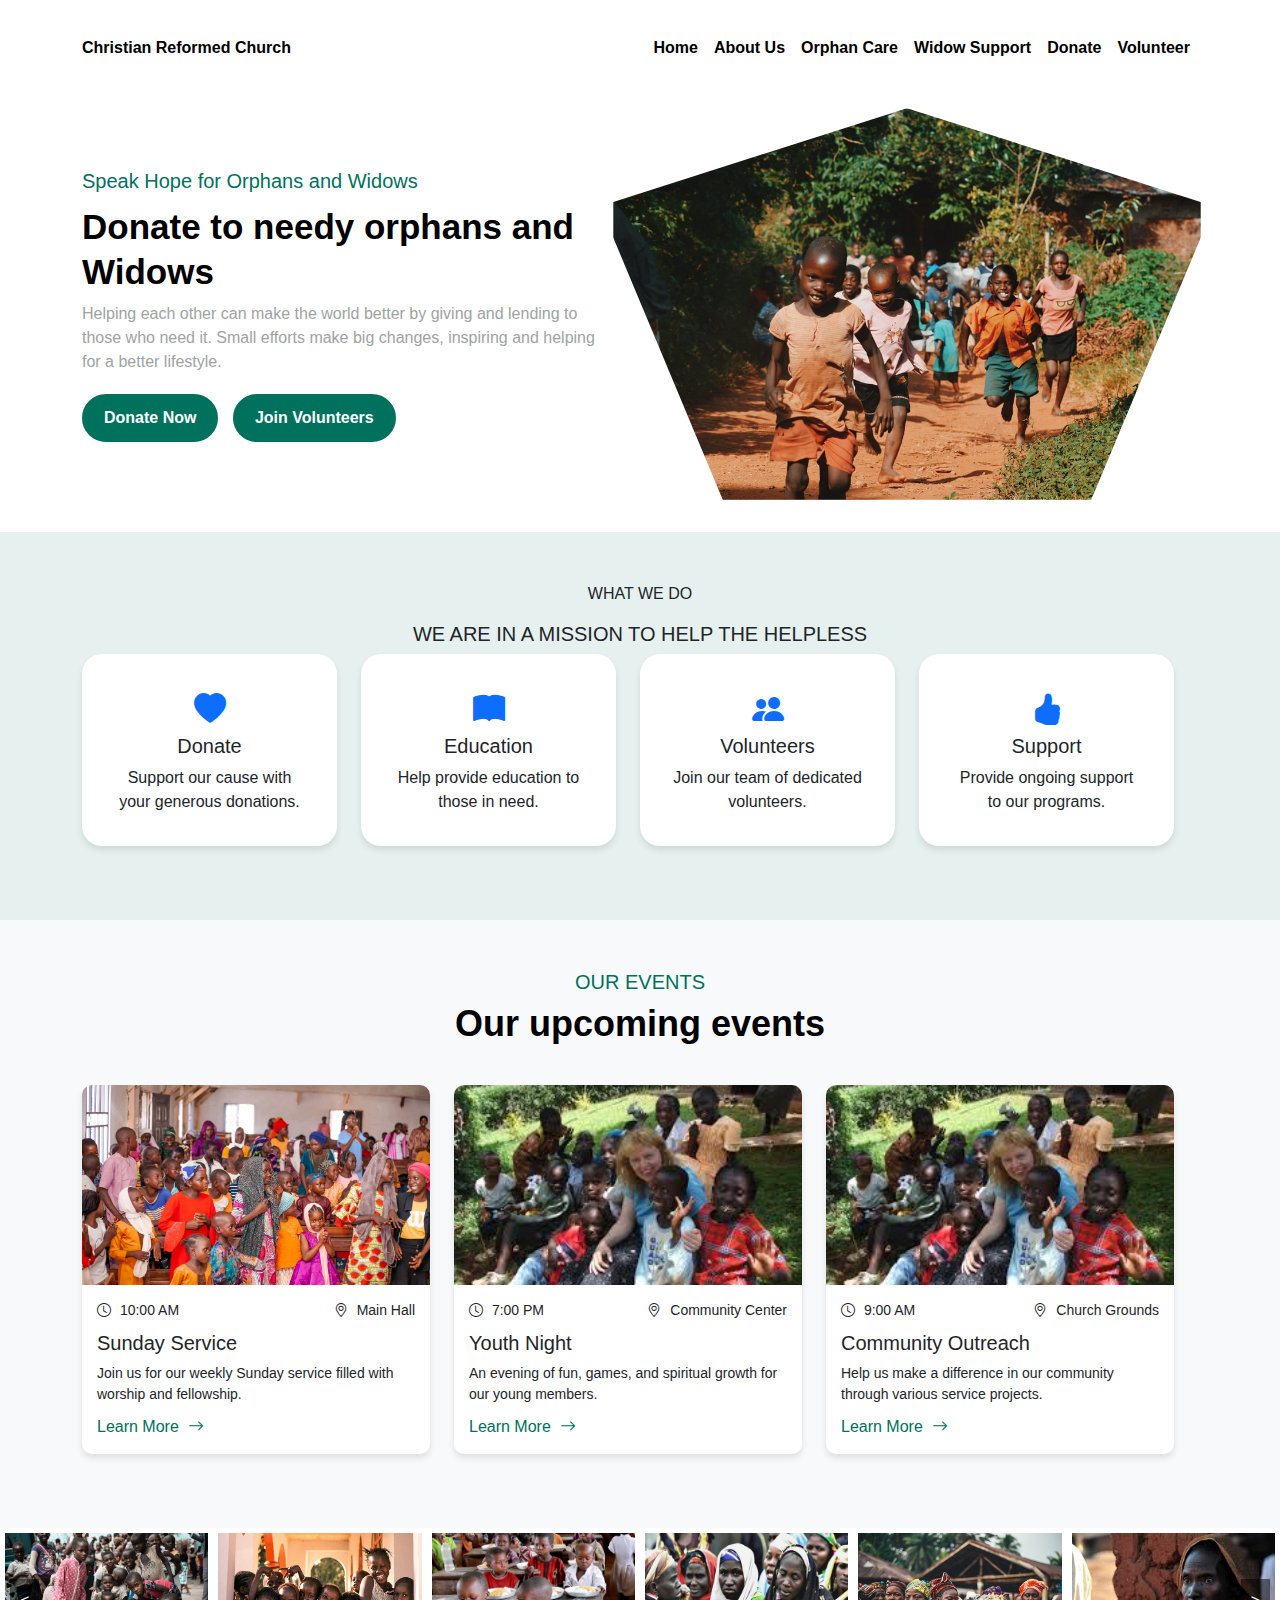
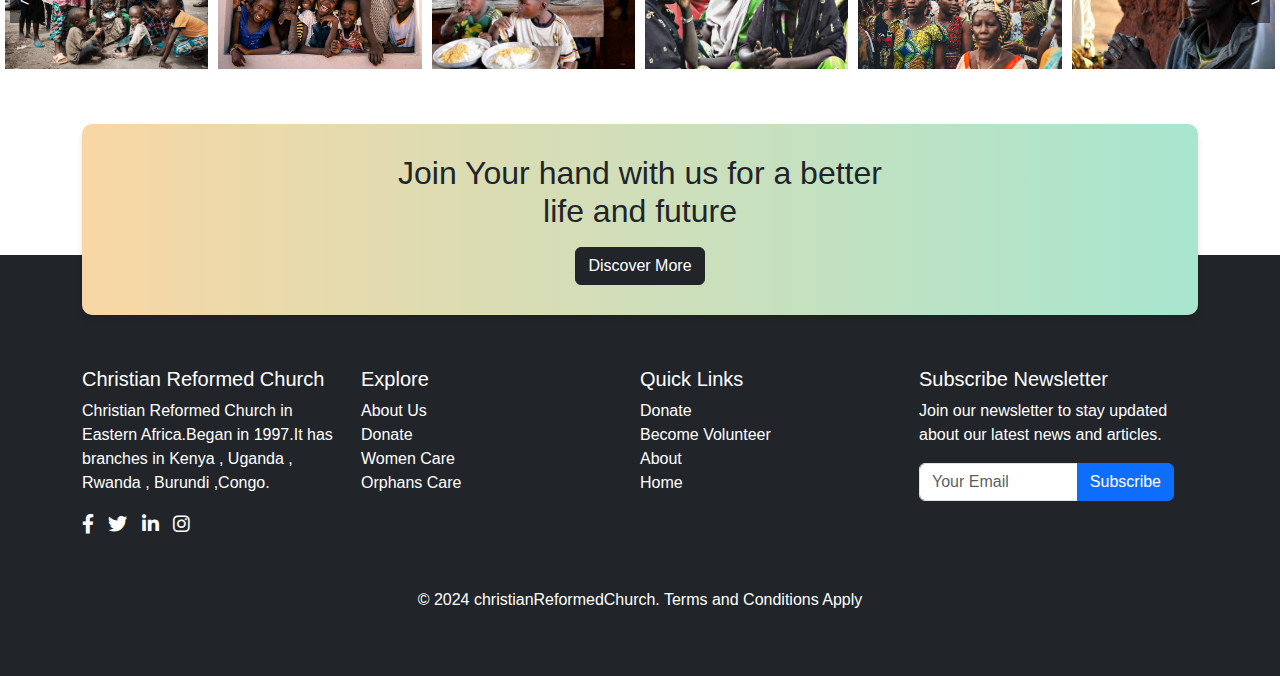
==== index.html @ d115ebaf "changes" ====
<!DOCTYPE html>
<html lang="en">
  <head>
    <meta charset="UTF-8" />
    <meta name="viewport" content="width=device-width, initial-scale=1.0" />
    <title>christian Reformed Church</title>
    <link rel="stylesheet" href="https://cdn.jsdelivr.net/npm/bootstrap@5.3.3/dist/css/bootstrap.min.css"/>
    <link href="https://cdnjs.cloudflare.com/ajax/libs/font-awesome/6.0.0-beta3/css/all.min.css" rel="stylesheet">
    <link rel="stylesheet" href="https://cdn.jsdelivr.net/npm/bootstrap-icons@1.7.2/font/bootstrap-icons.css"/>
    <link href="https://cdn.jsdelivr.net/npm/bootstrap@5.3.0-alpha1/dist/css/bootstrap.min.css"  rel="stylesheet"/>
    <link rel="stylesheet" href="style.css">
    <style>
      
    </style>
  </head>
  <body>
    <nav class="navbar navbar-expand-lg navbar-light">
      <div class="container">
        <a href="home.html" class="navbar-brand">Christian Reformed Church </a>
        <button
          class="navbar-toggler"
          type="button"
          data-bs-toggle="collapse"
          data-bs-target="#navbarNav"
        >
          <span class="navbar-toggler-icon"></span>
        </button>
        <div class="collapse navbar-collapse" id="navbarNav">
          <ul class="navbar-nav ms-auto">
            <li class="nav-item"><a href="index.html" class="nav-link">Home</a></li>
            <li class="nav-item"><a href="about.html" class="nav-link">About Us</a></li>
            <li class="nav-item"><a href="orphancare.html" class="nav-link">Orphan Care</a></li>
            <li class="nav-item"><a href="widowscare.html" class="nav-link">Widow Support</a></li>
            <li class="nav-item"><a href="donate.html" class="nav-link">Donate</a> </li>
            <li class="nav-item"><a href="volunteer.html" class="nav-link">Volunteer</a></li>
          </ul>
        </div>
      </div>
    </nav>

    <section class="hero-section">
      <div class="container">
        <div class="row align-items-center">
          <div class="col-md-6 hero-text">
            <h4>Speak Hope for Orphans and Widows</h4>
            <h1>Donate to needy orphans and Widows</h1>
            <p>
              Helping each other can make the world better by giving and lending
              to those who need it. Small efforts make big changes, inspiring
              and helping for a better lifestyle.
            </p>
            <div class="hero-buttons">
             <a href="donate.html"><button class="hero-btn">Donate Now</button></a> 
              <a href="volunteer.html"><button class="hero-btn">Join Volunteers</button></a>
            </div>
          </div>
          <div class="col-md-6 hero-image-container">
            <img
              src="./images/children-running-orphanage.png"
              alt="Helping hands"
              class="img-fluid"
            />
          </div>
        </div>
      </div>
    </section>

    <section class="card-section">
      <p class="text-center">WHAT WE DO</p>
      <h5 class="text-center">WE ARE IN A MISSION TO HELP THE HELPLESS</h5>
      <div class="container">
        <div class="row">
          <div class="col-xl-3 col-md-3 col-l-6 mb-4">
            <div class="card text-center p-3">
              <div class="card-body">
                <i class="bi bi-heart-fill card-icon text-primary"></i>
                <h5 class="card-title">Donate</h5>
                <p class="card-text">
                  Support our cause with your generous donations.
                </p>
              </div>
            </div>
          </div>
          <div class="col-xl-3 col-md-3 col-l-6 mb-4">
            <div class="card text-center p-3">
              <div class="card-body">
                <i class="bi bi-book-fill card-icon text-primary"></i>
                <h5 class="card-title">Education</h5>
                <p class="card-text">
                  Help provide education to those in need.
                </p>
              </div>
            </div>
          </div>
          <div class="col-xl-3 col-md-3 col-l-6 mb-4">
            <div class="card text-center p-3">
              <div class="card-body">
                <i class="bi bi-people-fill card-icon text-primary"></i>
                <h5 class="card-title">Volunteers</h5>
                <p class="card-text">Join our team of dedicated volunteers.</p>
              </div>
            </div>
          </div>
          <div class="col-xl-3 col-md-3 col-l-6 mb-4">
            <div class="card text-center p-3">
              <div class="card-body">
                <i class="bi bi-hand-thumbs-up-fill card-icon text-primary"></i>
                <h5 class="card-title">Support</h5>
                <p class="card-text">
                  Provide ongoing support to our programs.
                </p>
              </div>
            </div>
          </div>
        </div>
      </div>
    </section>

    <section class="events-section">
      <div class="container">
        <div class="events-header">
          <h3>Our events</h3>
          <h2>Our upcoming events</h2>
        </div>
        <div class="row">
          <div class="col-md-4 mb-4">
            <div class="event-card">
              <img
                src="./images/church.jpg"
                alt="Sunday Service"
                class="event-image"
              />
              <div class="event-details">
                <div class="event-info">
                  <span><i class="bi bi-clock"></i> 10:00 AM</span>
                  <span><i class="bi bi-geo-alt"></i> Main Hall</span>
                </div>
                <h5>Sunday Service</h5>
                <p class="event-description">
                  Join us for our weekly Sunday service filled with worship and
                  fellowship.
                </p>
                <a href="#" class="event-link"
                  >Learn More <i class="bi bi-arrow-right"></i
                ></a>
              </div>
            </div>
          </div>
          <div class="col-md-4 mb-4">
            <div class="event-card">
              <img
                src="./images/outreach.jpeg"
                alt="Youth Night"
                class="event-image"
              />
              <div class="event-details">
                <div class="event-info">
                  <span><i class="bi bi-clock"></i> 7:00 PM</span>
                  <span><i class="bi bi-geo-alt"></i> Community Center</span>
                </div>
                <h5>Youth Night</h5>
                <p class="event-description">
                  An evening of fun, games, and spiritual growth for our young
                  members.
                </p>
                <a href="#" class="event-link"
                  >Learn More <i class="bi bi-arrow-right"></i
                ></a>
              </div>
            </div>
          </div>
          <div class="col-md-4 mb-4">
            <div class="event-card">
              <img
                src="./images/outreach.jpeg"
                alt="Community Outreach"
                class="event-image"
              />
              <div class="event-details">
                <div class="event-info">
                  <span><i class="bi bi-clock"></i> 9:00 AM</span>
                  <span><i class="bi bi-geo-alt"></i> Church Grounds</span>
                </div>
                <h5>Community Outreach</h5>
                <p class="event-description">
                  Help us make a difference in our community through various
                  service projects.
                </p>
                <a href="#" class="event-link"
                  >Learn More <i class="bi bi-arrow-right"></i
                ></a>
              </div>
            </div>
          </div>
        </div>
      </div>
    </section>

    <div class="">
      <div class="slider-container">
        <div class="slider">
          <img src="./images/O1.png" alt="Image 1" />
            <img src="./images/O3.png" alt="Image 1" />
            <img src="./images/O5.jpg" alt="Image 1" />
            <img src="./images/w1.jpg" alt="Image 1" />
            <img src="./images/w2.jpg" alt="Image 1" />
            <img src="./images/w4.jpeg" alt="Image 1" />
            <img src="./images/O1.png" alt="Image 1" />
            <img src="./images/O3.png" alt="Image 1" />
            <img src="./images/O5.jpg" alt="Image 1" />
            <img src="./images/w1.jpg" alt="Image 1" />
            <img src="./images/w2.jpg" alt="Image 1" />
            <img src="./images/w4.jpeg" alt="Image 1" />
            <img src="./images/w2.jpg" alt="Image 1" />
            <img src="./images/w4.jpeg" alt="Image 1" />
        </div>
        <button class="slider-button prev">&lt;</button>
        <button class="slider-button next">&gt;</button>
      </div>
    </div>
    <div class="banner-wrapper">
        <div class="container">
            <div class="join-banner text-center">
                <h2 class="mb-3">Join Your hand with us for a better<br>life and future</h2>
                <a href="volunteer.html"><button class="btn btn-dark">Discover More</button></a>
            </div>
        </div>
    </div>
   
    <footer class="footer">
        <div class="container">
            <div class="row">
                <div class="col-md-3 mb-4">
                    <h5>Christian Reformed Church</h5>
                    <p>Christian Reformed Church in Eastern Africa.Began in 1997.It has branches in Kenya , Uganda , Rwanda , Burundi ,Congo.</p>
                    <div class="social-icons">
                        <a href="#"><i class="fab fa-facebook-f"></i></a>
                        <a href="#"><i class="fab fa-twitter"></i></a>
                        <a href="#"><i class="fab fa-linkedin-in"></i></a>
                        <a href="#"><i class="fab fa-instagram"></i></a>
                    </div>
                </div>
                <div class="col-md-3 mb-4">
                    <h5>Explore</h5>
                    <ul class="list-unstyled">
                        <li><a href="about.html">About Us</a></li>
                        <li><a href="donate.html" >Donate</a></li>
                        <li><a href="widowscare.html">Women Care</a></li>
                        <li><a href="orphancare.html">Orphans Care</a></li>
                    </ul>
                </div>
                <div class="col-md-3 mb-4">
                    <h5>Quick Links</h5>
                    <ul class="list-unstyled">
                        <li><a href="donate.html">Donate</a></li>
                        <li><a href="volunteer.html">Become Volunteer</a></li>
                        <li><a href="about.html">About</a></li>
                        <li><a href="index.html">Home</a></li>
                    </ul>
                </div>
                <div class="col-md-3 mb-4">
                    <h5>Subscribe Newsletter</h5>
                    <p>Join our newsletter to stay updated about our latest news and articles.</p>
                    <form>
                        <div class="input-group mb-3">
                            <input type="email" class="form-control" placeholder="Your Email" aria-label="Your Email" aria-describedby="subscribe-btn">
                            <button class="btn btn-primary" type="button" id="subscribe-btn">Subscribe</button>
                        </div>
                    </form>
                </div>
            </div>
        </div>
        <div class="text-center mt-4">
            <p>&copy; 2024 christianReformedChurch. Terms and Conditions Apply</p>
        </div>
    </footer>

    <script src="https://cdn.jsdelivr.net/npm/bootstrap@5.3.3/dist/js/bootstrap.bundle.min.js"></script>
    <script src="./script.js"></script>
  </body>
</html>
---- style.css ----
body {
  font-family: Arial, sans-serif;
}

.navbar {
  margin-top: 20px;
}
.navbar-brand,
.nav-link {
  color: black;
  font-weight: 600;
  font-size: 16px;
}
.nav-link:hover {
  color: #157d6a;
}
.row {
  width: 100%;
  max-width: 100%;
}
.hero-section {
  background-color: white;
  padding: 50px 0;
}
.hero-text h4 {
  color: #00715d;
  font-size: 20px;
  line-height: 30px;
}
.hero-text h1 {
  color: #000;
  font-weight: bold;
  font-size: 35px;
  line-height: 45px;
}
.hero-text p {
  color: #9ea3a3;
  font-size: 16px;
  margin-bottom: 20px;
}
.hero-image-container {
  position: relative;
  border-radius: 45px;
  object-fit: cover;
  clip-path: polygon(50% 0%, 100% 25%, 80% 100%, 20% 100%, 0% 25%);
  transition: transform 0.3s ease;
  transform: scale(1.1);
}
.hero-image-container :hover {
  transform: scale(1.1);
}
.hero-buttons {
  margin-top: 20px;
}
.hero-btn {
  padding: 10px 20px;
  margin-right: 10px;
  border-radius: 25px;
  border: 2px solid #00715d;
  background-color: #00715d;
  color: white;
  font-weight: bold;
  transition: all 0.3s ease;
}
.hero-btn:hover {
  background-color: white;
  color: #00715d;
}
.card-section {
  padding: 50px 0;
  background-color: #e6f1ef;
}
.card {
  background-color: white;
  transition: all 0.3s ease;
  border: none;
  box-shadow: 0 4px 6px rgba(0, 0, 0, 0.1);
  border-radius: 20px;
}
.card:hover {
  background-color: #00715d;
  color: white;
}
.card-icon {
  font-size: 2rem;
  margin-bottom: 1rem;
}
.card:hover .card-icon,
.card:hover .card-title,
.card:hover .card-text {
  color: white;
}
.events-section {
  padding: 50px 0;
  background-color: #f8f9fa;
}
.events-header {
  text-align: center;
  margin-bottom: 40px;
}
.events-header h3 {
  color: #00715d;
  font-size: 20px;
  text-transform: uppercase;
}
.events-header h2 {
  color: #000;
  font-size: 36px;
  font-weight: bold;
}
.event-card {
  position: relative;
  border-radius: 10px;
  box-shadow: 0 4px 6px rgba(0, 0, 0, 0.1);
  transition: all 0.3s ease;
  background-color: white;
}
.event-card:hover {
  transform: translateY(-10px);
}
.event-image {
  width: 100%;
  height: 200px;
  object-fit: cover;
  border-top-left-radius: 10px;
  border-top-right-radius: 10px;
}
.event-details {
  padding: 15px;
  transition: all 0.3s ease;
}
.event-card:hover .event-details {
  background-color: #00715d;
  color: white;
}
.event-info {
  display: flex;
  justify-content: space-between;
  margin-bottom: 10px;
  font-size: 14px;
}
.event-info i {
  margin-right: 5px;
}
.event-description {
  font-size: 14px;
  margin-bottom: 10px;
}
.event-link {
  display: inline-block;
  color: #00715d;
  text-decoration: none;
  transition: all 0.3s ease;
}
.event-card:hover .event-link {
  color: yellow;
}
.event-link i {
  margin-left: 5px;
  transition: all 0.3s ease;
}
.event-card:hover .event-link i {
  transform: translateX(5px);
}
.slider-container {
  overflow: hidden;
  position: relative;
}
.slider {
  display: flex;
  transition: transform 0.5s ease-in-out;
}
.slider img {
  width: calc(100% / 6);
  flex-shrink: 0;
  padding: 5px;
}
@media (max-width: 992px) {
  .slider img {
    width: calc(100% / 3);
  }
}
.slider-button {
  position: absolute;
  top: 50%;
  transform: translateY(-50%);
  background: rgba(0, 0, 0, 0.5);
  color: white;
  border: none;
  padding: 10px;
  cursor: pointer;
  z-index: 10;
}
.slider-button.prev {
  left: 10px;
}
.slider-button.next {
  right: 10px;
}

.banner-wrapper {
  position: relative;
  margin-bottom: -60px;
  width: 75;
}
.join-banner {
  background: linear-gradient(to right, #fff3cd, #d1e7dd);
  padding: 2rem;
  border-radius: 30px;
  box-shadow: 0 4px 6px rgba(0, 0, 0, 0.1);
  position: relative;
  z-index: 10;
}
.footer {
  background-color: #212529;
  color: white;
  padding-top: 7rem;
  padding-bottom: 3rem;
}
.footer a {
  color: white;
  text-decoration: none;
}
.footer a:hover {
  color: #0dcaf0;
}
.social-icons a {
  margin-right: 10px;
  font-size: 1.2rem;
}
.image-grid {
  display: grid;
  grid-template-columns: repeat(3, 1fr);
  gap: 10px;
  padding: 20px;
}

.image-grid img {
  width: 100%;
  border-radius: 20px;
  object-fit: cover;
}

.image-grid .large {
  grid-column: span 2;
  grid-row: span 2;
}

.image-grid .medium {
  grid-column: span 2;
}

.about-section {
  background-image: url("./images/hands.png");
  background-size: cover;
  background-position: center;
  height: 40vh;
  position: relative;
  display: flex;
  align-items: center;
  justify-content: center;
  margin-bottom: 15px;
}

.about-overlay {
  position: absolute;
  top: 0;
  left: 0;
  width: 100%;
  height: 100%;
  background: linear-gradient(to right, #00715d, rgba(68, 233, 117, 0));
  z-index: 0;
}

.about-content {
  text-align: center;
  color: white;
  z-index: 1;
}
.widow-section {
  background-image: url("./images/children-running-orphanage.png");
  background-size: cover;
  background-position: center;
  height: 40vh;
  position: relative;
  display: flex;
  align-items: center;
  justify-content: center;
}

.widow-overlay {
  position: absolute;
  top: 0;
  left: 0;
  width: 100%;
  height: 100%;
  background: linear-gradient(to right, #00715d, rgba(68, 233, 117, 0));
  z-index: 0;
}

.widow-content {
  text-align: center;
  color: white;
  z-index: 1;
}
.about {
  text-align: center;
  color: #005f46;
}

.btn-breadcrumb {
  background-color: rgba(255, 255, 255, 0.2);
  color: white;
  padding: 10px 20px;
  border-radius: 25px;
  font-size: 1.2rem;
  font-weight: 500;
  text-decoration: none;
  border: 1px solid white;
  transition: background-color 0.3s ease, color 0.3s ease;
}

.btn-breadcrumb:hover {
  background-color: rgba(255, 255, 255, 0.3);
  color: yellow;
}

@media (max-width: 768px) {
  .about-section {
    height: 60vh;
  }

  .btn-breadcrumb {
    font-size: 1rem;
  }
}

.custom-card {
  background-color: #f8f9fa;
  border: none;
  border-radius: 15px;
  padding: 20px;
}
.custom-card:hover {
  background-color: #00715d;
  color: white;
}
.icon {
  font-size: 2rem;
  color: #0d6efd;
}
.image,
.imagebac,
.col-6 {
  height: 100%;
}

.cards {
  height: 100%;
  border: none;
}

.cards-img-overlay {
  background-color: rgba(0, 0, 0, 0.5);
}
.volunteer-section {
  position: relative;
  overflow: hidden;
}
.volunteer-card {
  height: 300px;
  display: flex;
  flex-direction: column;
  justify-content: center;
  padding: 2rem;
  color: white;
  position: relative;
  z-index: 1;
}
.volunteer-card::before {
  content: "";
  position: absolute;
  top: 0;
  left: 0;
  right: 0;
  bottom: 0;
  background: rgba(0, 0, 0, 0.5);
  z-index: -1;
}
.volunteer-card.orange::before {
  background: rgba(255, 87, 34, 0.8);
}
.volunteer-card.green::before {
  background: rgba(0, 150, 136, 0.8);
}

.campaign-box {
  border-radius: 20px;
  overflow: hidden;
  box-shadow: 0 4px 8px rgba(0, 0, 0, 0.1);
  margin-bottom: 30px;
}
.campaign-image {
  height: 200px;
  object-fit: cover;
}
.campaign-content {
  position: relative;
  padding: 20px;
}
.campaign-number {
  position: absolute;
  top: -30px;
  left: 20px;
  background-color: #fff;
  border-radius: 50%;
  width: 40px;
  height: 40px;
  display: flex;
  align-items: center;
  justify-content: center;
  font-weight: bold;
  box-shadow: 0 2px 4px rgba(0, 0, 0, 0.1);
}
.icon {
  font-size: 2rem;
  margin-bottom: 10px;
}
.gallery-item {
  position: relative;
  overflow: hidden;
  margin-bottom: 30px;
}

.gallery-item img {
  width: 100%;
  height: 300px;
  object-fit: cover;
  transition: transform 0.3s ease;
  cursor: pointer;
}

.gallery-overlay {
  position: absolute;
  top: 0;
  left: 0;
  width: 100%;
  height: 100%;
  background: rgba(255, 255, 255, 0.5); 
  transform: scaleX(0);
  transform-origin: center;
  transition: transform 0.5s ease-out;
  pointer-events: none;
}

.gallery-item:hover .gallery-overlay {
  transform: scaleX(1);
}

.gallery-item:hover img {
  transform: scale(1.1);
}

.add-icon {
  color: white;
  font-size: 3rem;
}

.donate-container {
  padding: 50px;
  display: flex;
  justify-content: space-between;
}

.donate-form {
  background-color: #f7fcf8;
  padding: 30px;
  border-radius: 10px;
  flex: 2;
}

.donate-details {
  flex: 1;
  padding-left: 30px;
}

.donate-details img {
  width: 100%;
  border-radius: 10px;
}

.donate-details .recent-cases {
  margin-top: 20px;
}

.recent-case {
  border-bottom: 1px solid #ccc;
  padding: 10px 0;
}

.donate-form label {
  font-weight: bold;
}

.donation-amount-group {
  display: flex;
  justify-content: space-between;
  margin-bottom: 20px;
}

.donation-amount-group .form-check-input {
  margin-right: 5px;
}

.btn-donate {
  background-color: #007b5e;
  color: white;
  border: none;
  width: 100%;
  padding: 15px;
  border-radius: 5px;
  font-size: 16px;
}

.btn-donate:hover {
  background-color: #005f46;
}
.recent-case {
  border-bottom: 1px solid #ccc;
  padding: 10px 0;
  display: flex;
  align-items: center;
}

.recent-case img {
  width: 50px;
  height: 50px;
  object-fit: cover;
  border-radius: 5px;
  margin-right: 10px;
}

.recent-case-content {
  flex: 1;
}

.recent-case-content p {
  margin-bottom: 0;
}

.recent-case-content small {
  color: #666;
}
.main-content {
  background-color: #f8f9fa;
  padding: 50px 0;
}
.form-container {
  background-color: #ffffff;
  border-radius: 10px;
  padding: 30px;
  box-shadow: 0 0 10px rgba(0, 0, 0, 0.1);
}
.requirements-container {
  background-color: #fff5e6;
  border-radius: 10px;
  padding: 30px;
}
.join-banner {
  background: linear-gradient(to right, #f8d7a4, #a8e6cf);
  border-radius: 10px;
  padding: 30px;
  margin-top: 50px;
}
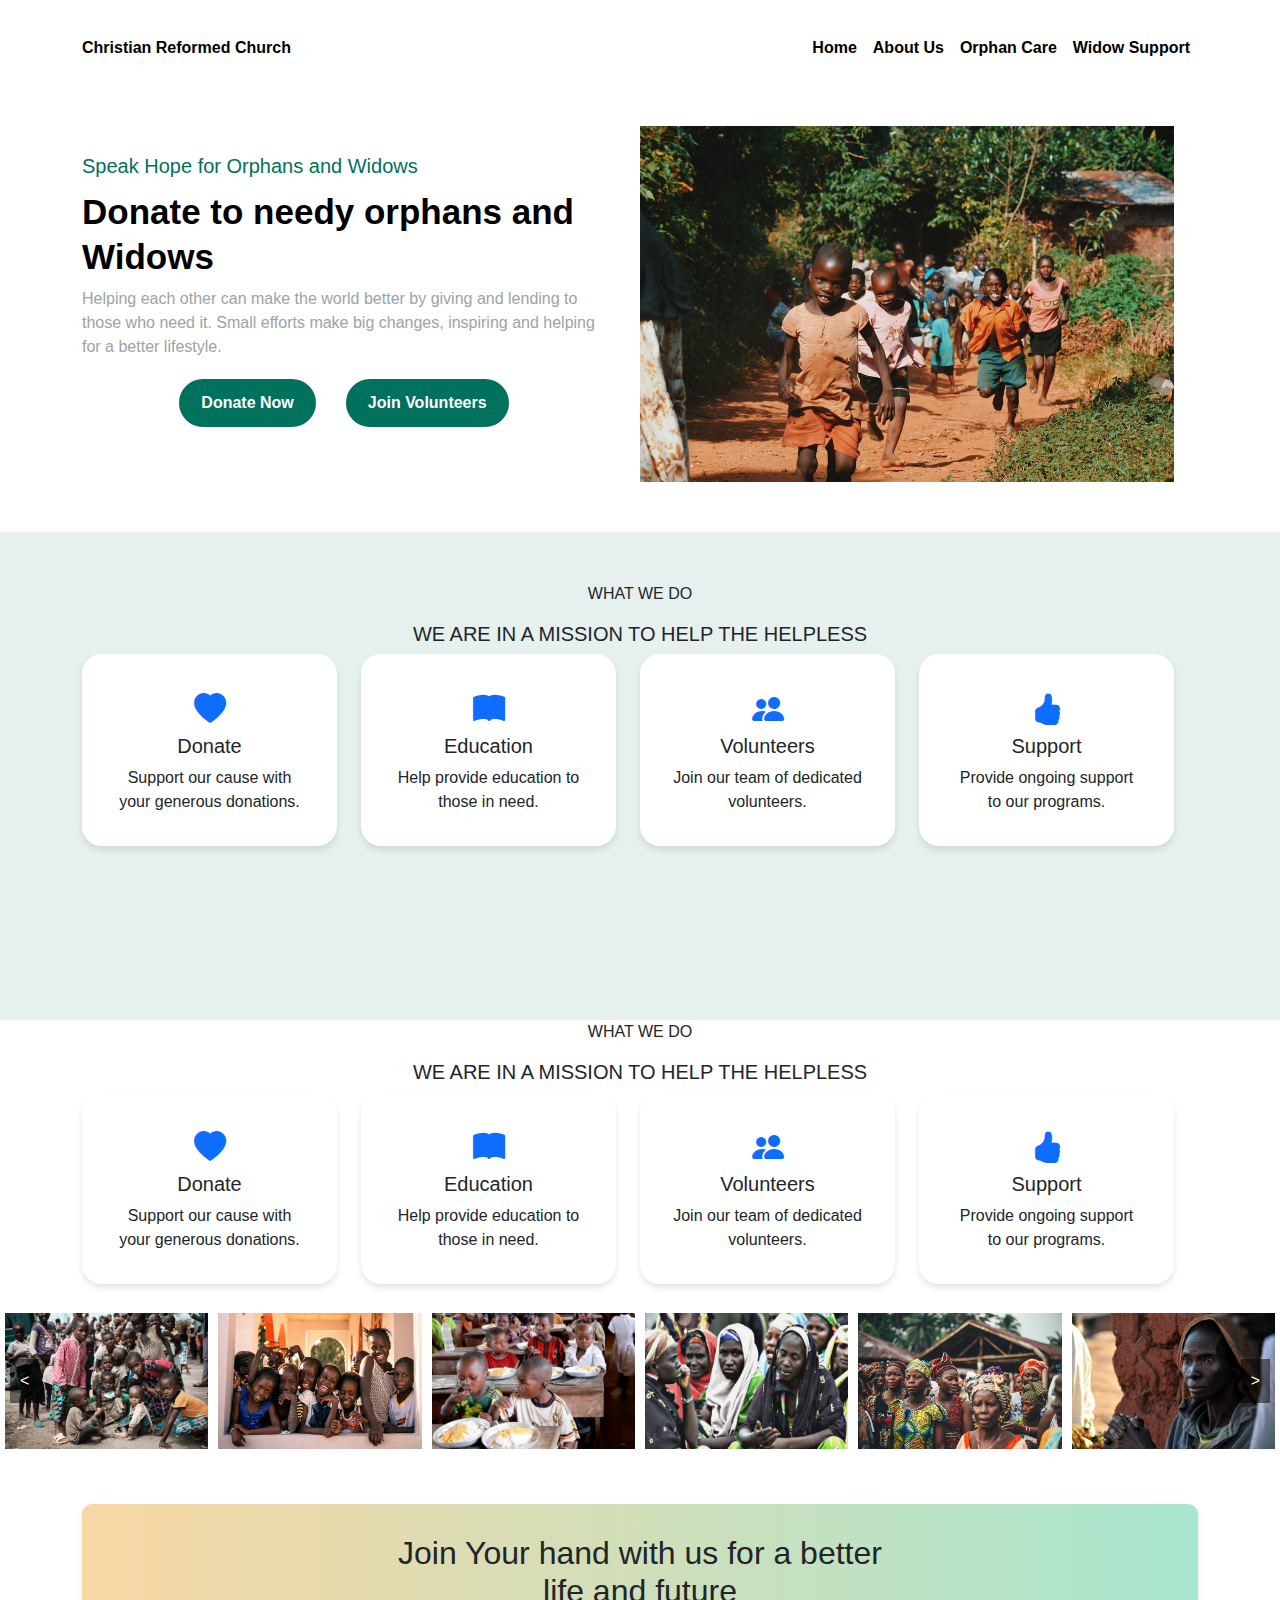
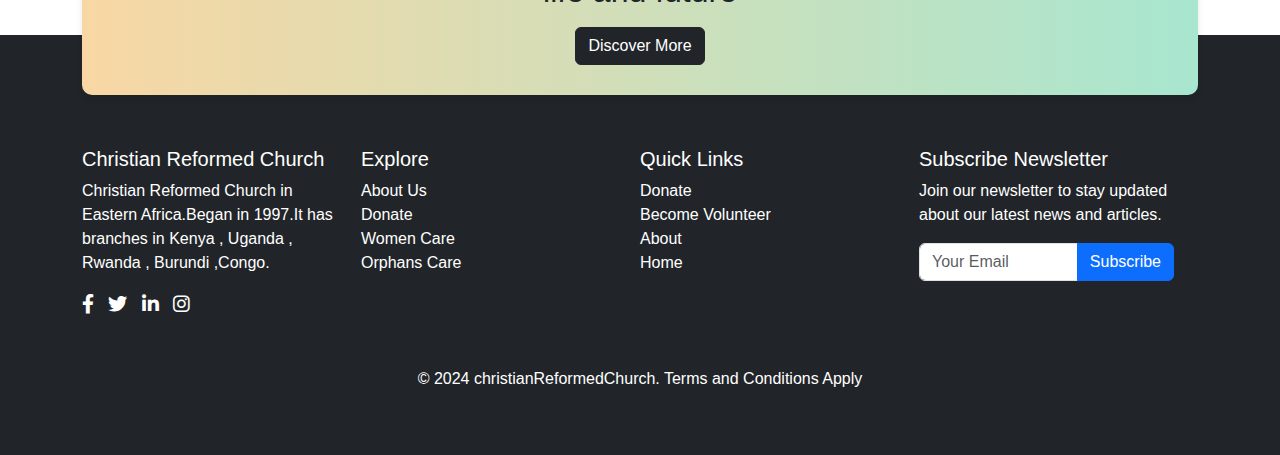
==== commit 198d62d1: "changed the footer" ====
--- a/index.html
+++ b/index.html
@@ -27,12 +27,10 @@
         </button>
         <div class="collapse navbar-collapse" id="navbarNav">
           <ul class="navbar-nav ms-auto">
-            <li class="nav-item"><a href="index.html" class="nav-link">Home</a></li>
+            <li class="nav-item"><a href="index.html" class="nav-link active">Home</a></li>
             <li class="nav-item"><a href="about.html" class="nav-link">About Us</a></li>
             <li class="nav-item"><a href="orphancare.html" class="nav-link">Orphan Care</a></li>
             <li class="nav-item"><a href="widowscare.html" class="nav-link">Widow Support</a></li>
-            <li class="nav-item"><a href="donate.html" class="nav-link">Donate</a> </li>
-            <li class="nav-item"><a href="volunteer.html" class="nav-link">Volunteer</a></li>
           </ul>
         </div>
       </div>
@@ -50,11 +48,11 @@
               and helping for a better lifestyle.
             </p>
             <div class="hero-buttons">
-             <a href="donate.html"><button class="hero-btn">Donate Now</button></a> 
-              <a href="volunteer.html"><button class="hero-btn">Join Volunteers</button></a>
-            </div>
-          </div>
-          <div class="col-md-6 hero-image-container">
+             <a href="index.html"><button class="hero-btn">Donate Now</button></a> 
+              <a href="index.html"><button class="hero-btn">Join Volunteers</button></a>
+            </div>
+          </div>
+          <div class="col-md-6 ">
             <img
               src="./images/children-running-orphanage.png"
               alt="Helping hands"
@@ -116,85 +114,58 @@
       </div>
     </section>
 
-    <section class="events-section">
-      <div class="container">
-        <div class="events-header">
-          <h3>Our events</h3>
-          <h2>Our upcoming events</h2>
-        </div>
+    <section class="card-section"></section>
+      <p class="text-center">WHAT WE DO</p>
+      <h5 class="text-center">WE ARE IN A MISSION TO HELP THE HELPLESS</h5>
+      <div class="container">
         <div class="row">
-          <div class="col-md-4 mb-4">
-            <div class="event-card">
-              <img
-                src="./images/church.jpg"
-                alt="Sunday Service"
-                class="event-image"
-              />
-              <div class="event-details">
-                <div class="event-info">
-                  <span><i class="bi bi-clock"></i> 10:00 AM</span>
-                  <span><i class="bi bi-geo-alt"></i> Main Hall</span>
-                </div>
-                <h5>Sunday Service</h5>
-                <p class="event-description">
-                  Join us for our weekly Sunday service filled with worship and
-                  fellowship.
-                </p>
-                <a href="#" class="event-link"
-                  >Learn More <i class="bi bi-arrow-right"></i
-                ></a>
-              </div>
-            </div>
-          </div>
-          <div class="col-md-4 mb-4">
-            <div class="event-card">
-              <img
-                src="./images/outreach.jpeg"
-                alt="Youth Night"
-                class="event-image"
-              />
-              <div class="event-details">
-                <div class="event-info">
-                  <span><i class="bi bi-clock"></i> 7:00 PM</span>
-                  <span><i class="bi bi-geo-alt"></i> Community Center</span>
-                </div>
-                <h5>Youth Night</h5>
-                <p class="event-description">
-                  An evening of fun, games, and spiritual growth for our young
-                  members.
-                </p>
-                <a href="#" class="event-link"
-                  >Learn More <i class="bi bi-arrow-right"></i
-                ></a>
-              </div>
-            </div>
-          </div>
-          <div class="col-md-4 mb-4">
-            <div class="event-card">
-              <img
-                src="./images/outreach.jpeg"
-                alt="Community Outreach"
-                class="event-image"
-              />
-              <div class="event-details">
-                <div class="event-info">
-                  <span><i class="bi bi-clock"></i> 9:00 AM</span>
-                  <span><i class="bi bi-geo-alt"></i> Church Grounds</span>
-                </div>
-                <h5>Community Outreach</h5>
-                <p class="event-description">
-                  Help us make a difference in our community through various
-                  service projects.
-                </p>
-                <a href="#" class="event-link"
-                  >Learn More <i class="bi bi-arrow-right"></i
-                ></a>
+          <div class="col-xl-3 col-md-3 col-l-6 mb-4">
+            <div class="card text-center p-3">
+              <div class="card-body">
+                <i class="bi bi-heart-fill card-icon text-primary"></i>
+                <h5 class="card-title">Donate</h5>
+                <p class="card-text">
+                  Support our cause with your generous donations.
+                </p>
+              </div>
+            </div>
+          </div>
+          <div class="col-xl-3 col-md-3 col-l-6 mb-4">
+            <div class="card text-center p-3">
+              <div class="card-body">
+                <i class="bi bi-book-fill card-icon text-primary"></i>
+                <h5 class="card-title">Education</h5>
+                <p class="card-text">
+                  Help provide education to those in need.
+                </p>
+              </div>
+            </div>
+          </div>
+          <div class="col-xl-3 col-md-3 col-l-6 mb-4">
+            <div class="card text-center p-3">
+              <div class="card-body">
+                <i class="bi bi-people-fill card-icon text-primary"></i>
+                <h5 class="card-title">Volunteers</h5>
+                <p class="card-text">Join our team of dedicated volunteers.</p>
+              </div>
+            </div>
+          </div>
+          <div class="col-xl-3 col-md-3 col-l-6 mb-4">
+            <div class="card text-center p-3">
+              <div class="card-body">
+                <i class="bi bi-hand-thumbs-up-fill card-icon text-primary"></i>
+                <h5 class="card-title">Support</h5>
+                <p class="card-text">
+                  Provide ongoing support to our programs.
+                </p>
               </div>
             </div>
           </div>
         </div>
       </div>
     </section>
+
+    
 
     <div class="">
       <div class="slider-container">
--- a/style.css
+++ b/style.css
@@ -1,9 +1,13 @@
 body {
   font-family: Arial, sans-serif;
+  overflow-x: hidden;
 }
 
 .navbar {
   margin-top: 20px;
+  color: black;
+  background-color: white;
+  z-index: 10;
 }
 .navbar-brand,
 .nav-link {
@@ -11,9 +15,21 @@
   font-weight: 600;
   font-size: 16px;
 }
+.navbar-nav .nav-link.active {
+  color: black; 
+}
 .nav-link:hover {
   color: #157d6a;
 }
+h1 {
+  font-size: 2rem;
+}
+@media (min-width: 768px) {
+  h1 {
+    font-size: 2.5rem;
+  }
+}
+
 .row {
   width: 100%;
   max-width: 100%;
@@ -50,7 +66,12 @@
   transform: scale(1.1);
 }
 .hero-buttons {
-  margin-top: 20px;
+  margin-bottom: 30px;
+  display: flex;
+  flex-wrap: wrap;
+  justify-content: center;
+  gap: 20px;
+
 }
 .hero-btn {
   padding: 10px 20px;
@@ -60,11 +81,24 @@
   background-color: #00715d;
   color: white;
   font-weight: bold;
+  font-size: 16px;
   transition: all 0.3s ease;
+  cursor: pointer;
 }
 .hero-btn:hover {
   background-color: white;
   color: #00715d;
+}
+@media (max-width : 768px) {
+  .hero-buttons{
+    flex-direction: column;
+    align-items: center;
+  }
+  .hero-btn{
+    width: 80%;
+    margin-bottom: 10px;
+  }
+  
 }
 .card-section {
   padding: 50px 0;
@@ -110,6 +144,8 @@
 }
 .event-card {
   position: relative;
+  height: 100%;
+  overflow: hidden;
   border-radius: 10px;
   box-shadow: 0 4px 6px rgba(0, 0, 0, 0.1);
   transition: all 0.3s ease;
@@ -212,10 +248,13 @@
   z-index: 10;
 }
 .footer {
+  width: 100vw;
   background-color: #212529;
   color: white;
   padding-top: 7rem;
   padding-bottom: 3rem;
+  right: 0;
+  left: 0;
 }
 .footer a {
   color: white;
@@ -224,10 +263,18 @@
 .footer a:hover {
   color: #0dcaf0;
 }
+
 .social-icons a {
   margin-right: 10px;
   font-size: 1.2rem;
 }
+.join-banner {
+  background: linear-gradient(to right, #f8d7a4, #a8e6cf);
+  border-radius: 10px;
+  padding: 30px;
+  margin-top: 50px;
+}
+
 .image-grid {
   display: grid;
   grid-template-columns: repeat(3, 1fr);
@@ -239,6 +286,7 @@
   width: 100%;
   border-radius: 20px;
   object-fit: cover;
+  height: auto;
 }
 
 .image-grid .large {
@@ -248,23 +296,37 @@
 
 .image-grid .medium {
   grid-column: span 2;
+}
+@media (max-width :768px) {
+  .image-grid{
+    grid-template-columns: 1fr;
+  }
+  .image-grid .large{
+    grid-column: auto;
+  }
+  
 }
 
 .about-section {
   background-image: url("./images/hands.png");
   background-size: cover;
   background-position: center;
-  height: 40vh;
+  background-color: #00715d;
+  min-height: 40vh;
   position: relative;
   display: flex;
   align-items: center;
   justify-content: center;
   margin-bottom: 15px;
 }
+.about {
+  text-align: center;
+  color: #005f46;
+}
 
 .about-overlay {
   position: absolute;
-  top: 0;
+  top: 20;
   left: 0;
   width: 100%;
   height: 100%;
@@ -276,6 +338,23 @@
   text-align: center;
   color: white;
   z-index: 1;
+  padding: 20px;
+  position: relative;
+}
+@media (max-width: 768px) {
+  .about-section{
+    min-height: 30vh;
+  }
+  
+}
+@media (max-width: 768px) {
+  .about-section {
+    height: 60vh;
+  }
+
+  .btn-breadcrumb {
+    font-size: 1rem;
+  }
 }
 .widow-section {
   background-image: url("./images/children-running-orphanage.png");
@@ -303,10 +382,7 @@
   color: white;
   z-index: 1;
 }
-.about {
-  text-align: center;
-  color: #005f46;
-}
+
 
 .btn-breadcrumb {
   background-color: rgba(255, 255, 255, 0.2);
@@ -325,21 +401,15 @@
   color: yellow;
 }
 
-@media (max-width: 768px) {
-  .about-section {
-    height: 60vh;
-  }
-
-  .btn-breadcrumb {
-    font-size: 1rem;
-  }
-}
+
 
 .custom-card {
   background-color: #f8f9fa;
   border: none;
   border-radius: 15px;
   padding: 20px;
+  margin-bottom: 20px;
+  
 }
 .custom-card:hover {
   background-color: #00715d;
@@ -461,41 +531,27 @@
   transform: scale(1.1);
 }
 
-.add-icon {
-  color: white;
-  font-size: 3rem;
-}
 
 .donate-container {
-  padding: 50px;
-  display: flex;
-  justify-content: space-between;
-}
+  padding: 2rem 0;
+}
+
 
 .donate-form {
   background-color: #f7fcf8;
   padding: 30px;
   border-radius: 10px;
-  flex: 2;
-}
-
-.donate-details {
-  flex: 1;
-  padding-left: 30px;
-}
+}
+
 
 .donate-details img {
   width: 100%;
   border-radius: 10px;
 }
 
-.donate-details .recent-cases {
-  margin-top: 20px;
-}
-
-.recent-case {
-  border-bottom: 1px solid #ccc;
-  padding: 10px 0;
+.donate-details, .recent-cases {
+  margin-bottom: 2rem;
+  padding: 30px;
 }
 
 .donate-form label {
@@ -508,9 +564,16 @@
   margin-bottom: 20px;
 }
 
-.donation-amount-group .form-check-input {
+.form-check-input {
   margin-right: 5px;
 }
+
+.donation-amount-group {
+  display: flex;
+  flex-wrap: wrap;
+  gap: 0.5rem;
+}
+
 
 .btn-donate {
   background-color: #007b5e;
@@ -525,9 +588,10 @@
 .btn-donate:hover {
   background-color: #005f46;
 }
+
+
 .recent-case {
-  border-bottom: 1px solid #ccc;
-  padding: 10px 0;
+  margin-bottom: 1rem;
   display: flex;
   align-items: center;
 }
@@ -537,11 +601,7 @@
   height: 50px;
   object-fit: cover;
   border-radius: 5px;
-  margin-right: 10px;
-}
-
-.recent-case-content {
-  flex: 1;
+  margin-right: 1rem;
 }
 
 .recent-case-content p {
@@ -551,6 +611,34 @@
 .recent-case-content small {
   color: #666;
 }
+
+
+.donate-details-wrapper {
+  display: flex;
+  flex-direction: column;
+}
+
+
+@media (max-width: 768px) {
+  .volunteer-card {
+    height: 200px;
+  }
+  
+  .donate-form, .donate-details {
+    padding: 15px;
+    margin-bottom: 2rem;
+  }
+}
+
+
+@media (min-width: 992px) {
+  .donate-details-wrapper {
+    display: flex;
+    gap: 2rem;
+    flex-direction: column;
+  }
+}
+
 .main-content {
   background-color: #f8f9fa;
   padding: 50px 0;
@@ -566,9 +654,3 @@
   border-radius: 10px;
   padding: 30px;
 }
-.join-banner {
-  background: linear-gradient(to right, #f8d7a4, #a8e6cf);
-  border-radius: 10px;
-  padding: 30px;
-  margin-top: 50px;
-}
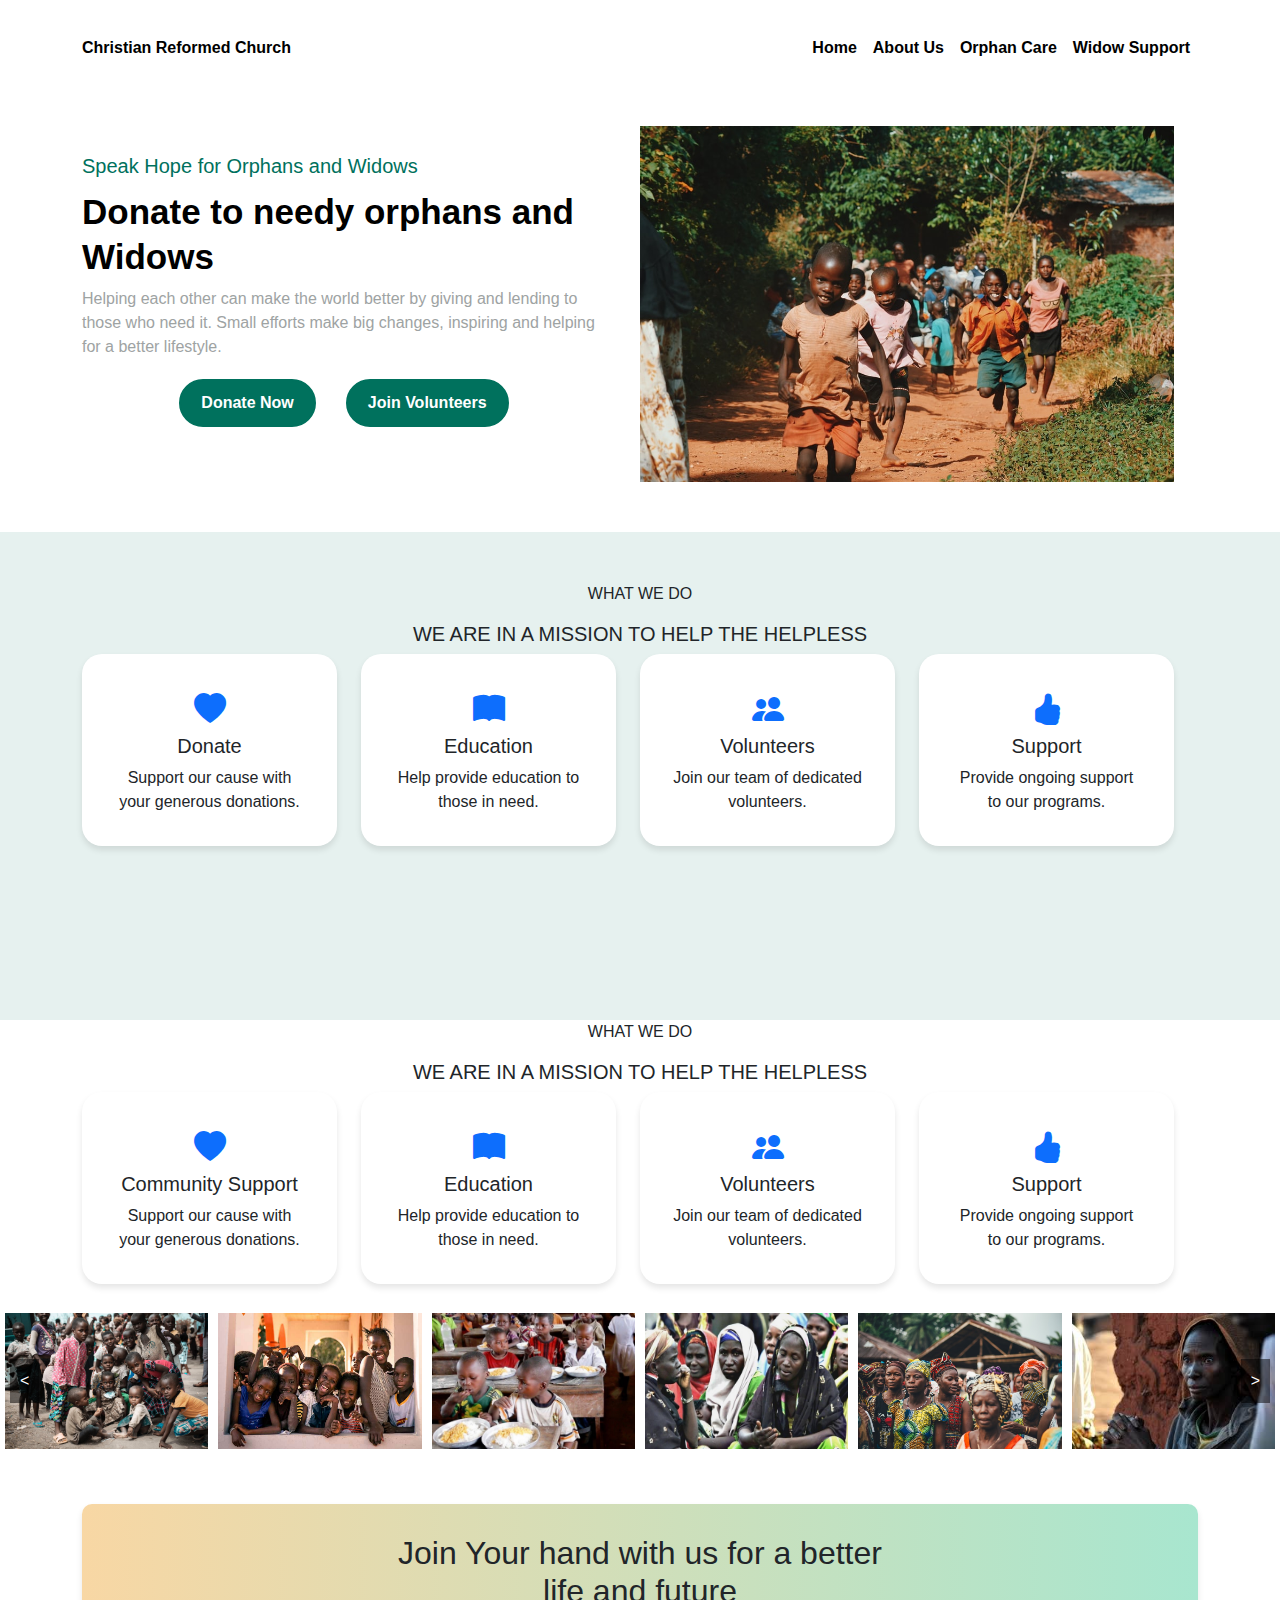
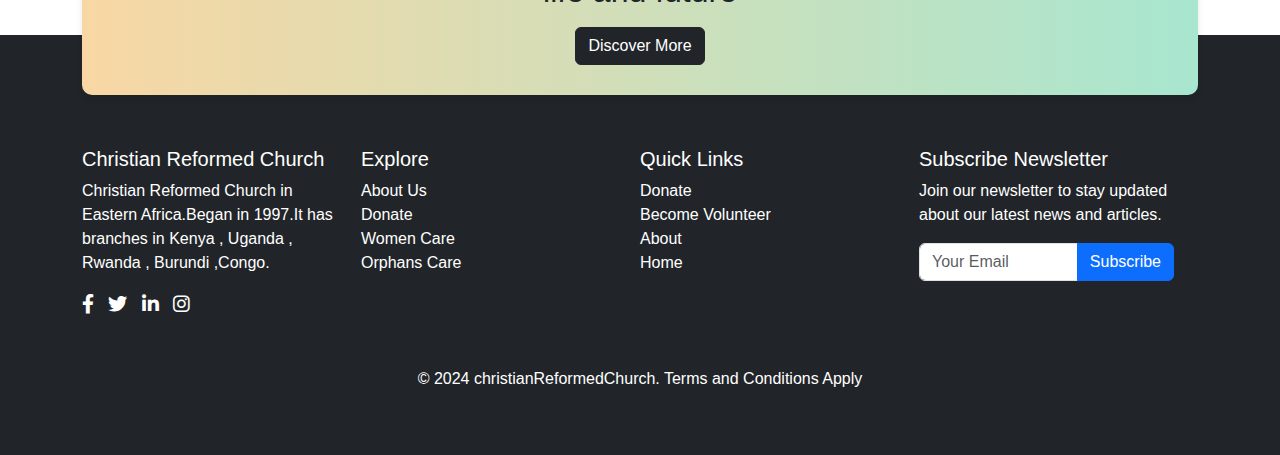
==== commit 6859e5cd: "changes" ====
--- a/index.html
+++ b/index.html
@@ -16,7 +16,7 @@
   <body>
     <nav class="navbar navbar-expand-lg navbar-light">
       <div class="container">
-        <a href="home.html" class="navbar-brand">Christian Reformed Church </a>
+        <a href="index.html" class="navbar-brand">Christian Reformed Church </a>
         <button
           class="navbar-toggler"
           type="button"
@@ -123,7 +123,7 @@
             <div class="card text-center p-3">
               <div class="card-body">
                 <i class="bi bi-heart-fill card-icon text-primary"></i>
-                <h5 class="card-title">Donate</h5>
+                <h5 class="card-title">Community Support</h5>
                 <p class="card-text">
                   Support our cause with your generous donations.
                 </p>
@@ -193,7 +193,7 @@
         <div class="container">
             <div class="join-banner text-center">
                 <h2 class="mb-3">Join Your hand with us for a better<br>life and future</h2>
-                <a href="volunteer.html"><button class="btn btn-dark">Discover More</button></a>
+                <a href="index.html"><button class="btn btn-dark">Discover More</button></a>
             </div>
         </div>
     </div>
@@ -215,7 +215,7 @@
                     <h5>Explore</h5>
                     <ul class="list-unstyled">
                         <li><a href="about.html">About Us</a></li>
-                        <li><a href="donate.html" >Donate</a></li>
+                        <li><a href="index.html" >Donate</a></li>
                         <li><a href="widowscare.html">Women Care</a></li>
                         <li><a href="orphancare.html">Orphans Care</a></li>
                     </ul>
@@ -223,7 +223,7 @@
                 <div class="col-md-3 mb-4">
                     <h5>Quick Links</h5>
                     <ul class="list-unstyled">
-                        <li><a href="donate.html">Donate</a></li>
+                        <li><a href="index.html">Donate</a></li>
                         <li><a href="volunteer.html">Become Volunteer</a></li>
                         <li><a href="about.html">About</a></li>
                         <li><a href="index.html">Home</a></li>
--- a/style.css
+++ b/style.css
@@ -5,21 +5,23 @@
 
 .navbar {
   margin-top: 20px;
-  color: black;
+  color: black !important;
   background-color: white;
-  z-index: 10;
+  z-index: 1000;
+  position: relative;
+  width: 100%;
 }
 .navbar-brand,
 .nav-link {
-  color: black;
+  color: black !important;
   font-weight: 600;
   font-size: 16px;
 }
 .navbar-nav .nav-link.active {
-  color: black; 
+  color: black !important;  
 }
 .nav-link:hover {
-  color: #157d6a;
+  color: #157d6a !important;
 }
 h1 {
   font-size: 2rem;
@@ -312,12 +314,14 @@
   background-size: cover;
   background-position: center;
   background-color: #00715d;
-  min-height: 40vh;
+  min-height: 30vh;
   position: relative;
   display: flex;
   align-items: center;
   justify-content: center;
   margin-bottom: 15px;
+  padding-top: 20px;
+  margin-top: 0px;
 }
 .about {
   text-align: center;
@@ -326,36 +330,33 @@
 
 .about-overlay {
   position: absolute;
-  top: 20;
+  top: 0;
   left: 0;
   width: 100%;
   height: 100%;
+  z-index: 1;
   background: linear-gradient(to right, #00715d, rgba(68, 233, 117, 0));
-  z-index: 0;
+  
 }
 
 .about-content {
   text-align: center;
   color: white;
-  z-index: 1;
+  z-index: 2;
   padding: 20px;
   position: relative;
 }
 @media (max-width: 768px) {
   .about-section{
     min-height: 30vh;
-  }
-  
-}
-@media (max-width: 768px) {
-  .about-section {
     height: 60vh;
-  }
-
+  };
   .btn-breadcrumb {
     font-size: 1rem;
   }
-}
+  
+}
+
 .widow-section {
   background-image: url("./images/children-running-orphanage.png");
   background-size: cover;
@@ -400,8 +401,6 @@
   background-color: rgba(255, 255, 255, 0.3);
   color: yellow;
 }
-
-
 
 .custom-card {
   background-color: #f8f9fa;
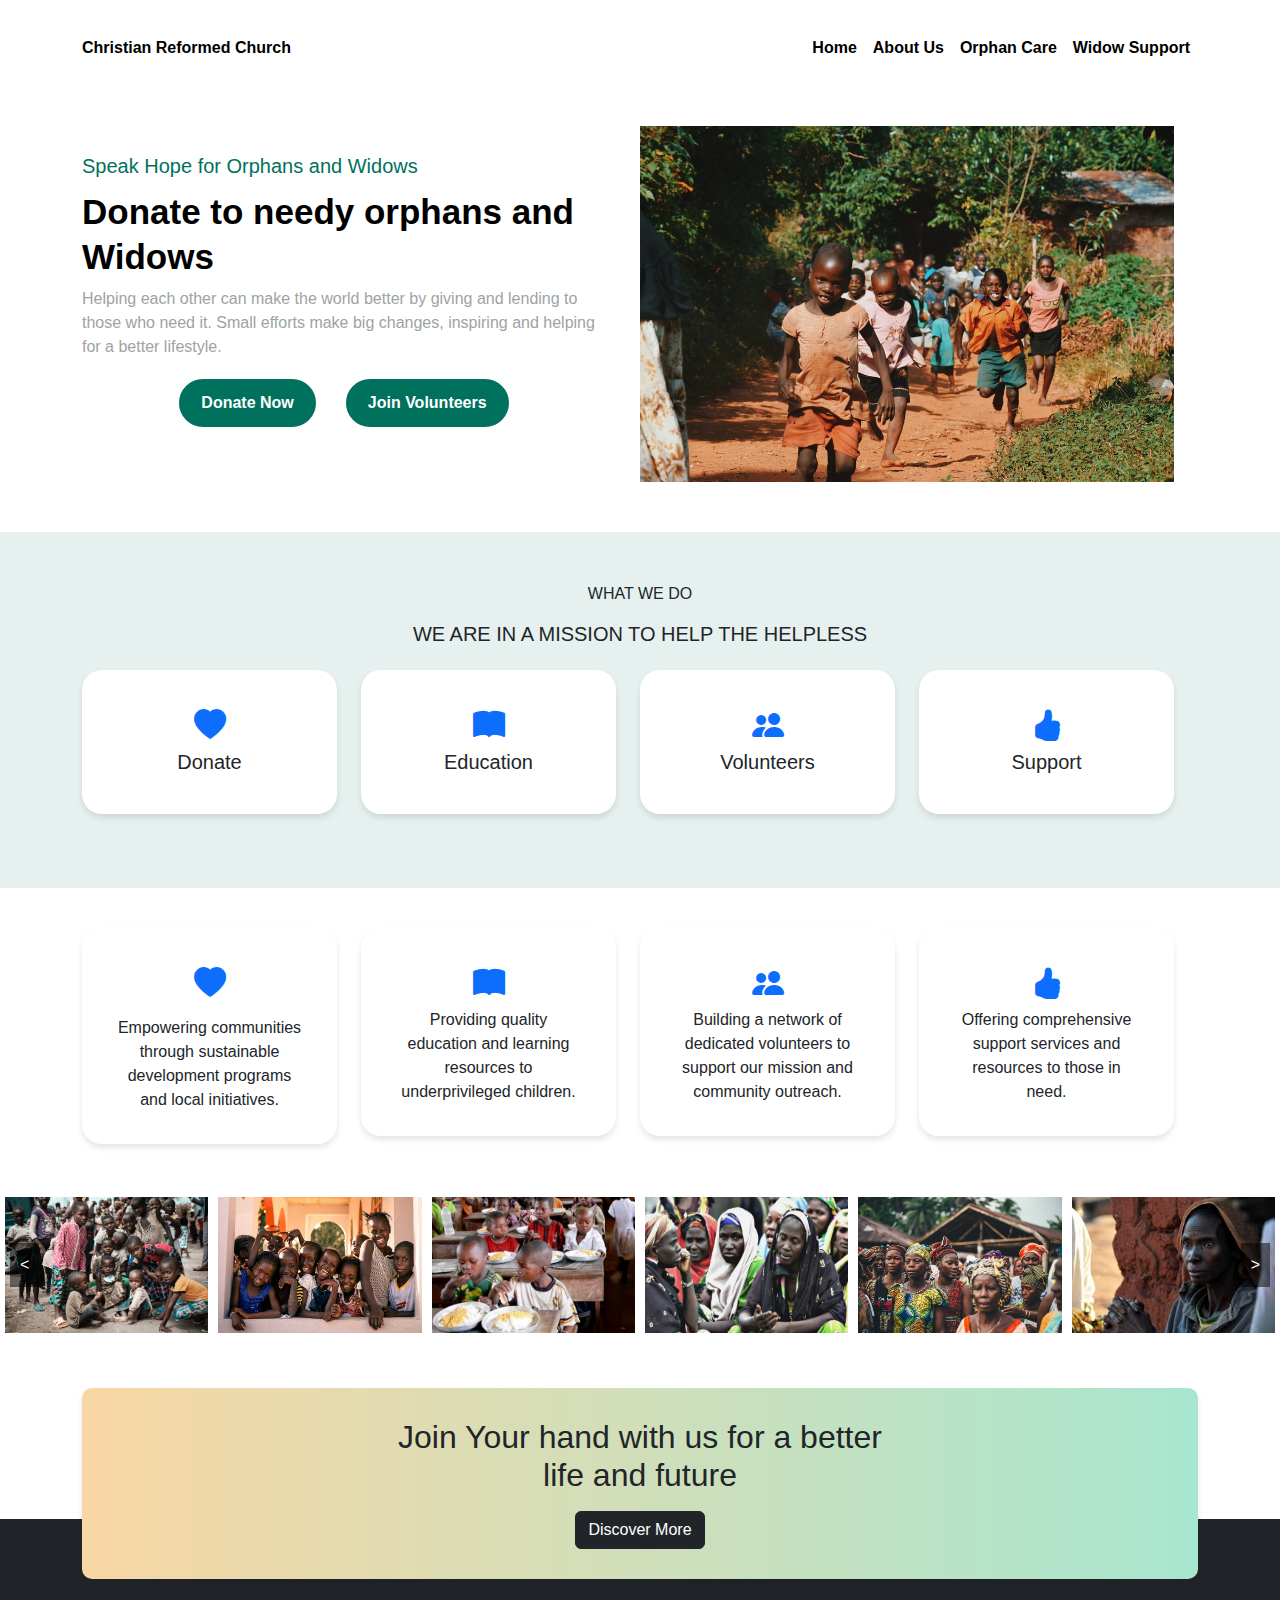
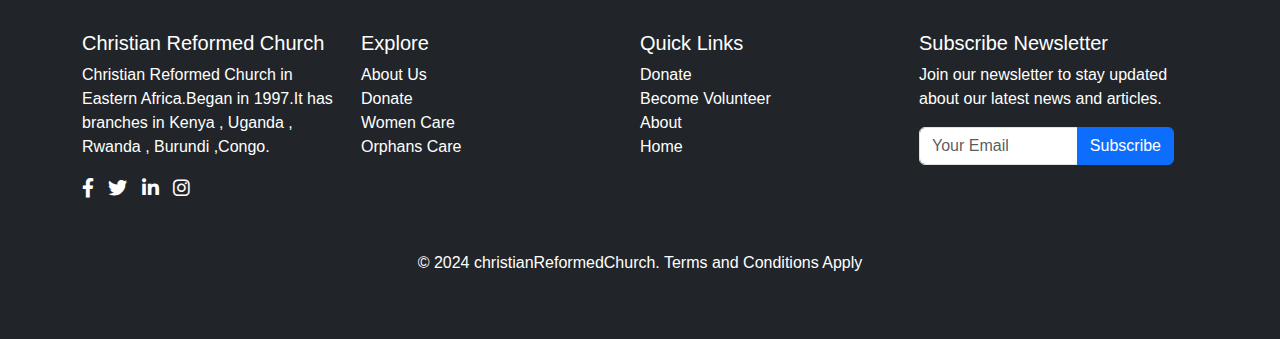
==== commit 7c7f7cab: "adding more content" ====
--- a/index.html
+++ b/index.html
@@ -63,109 +63,101 @@
       </div>
     </section>
 
-    <section class="card-section">
-      <p class="text-center">WHAT WE DO</p>
-      <h5 class="text-center">WE ARE IN A MISSION TO HELP THE HELPLESS</h5>
-      <div class="container">
-        <div class="row">
-          <div class="col-xl-3 col-md-3 col-l-6 mb-4">
-            <div class="card text-center p-3">
-              <div class="card-body">
-                <i class="bi bi-heart-fill card-icon text-primary"></i>
-                <h5 class="card-title">Donate</h5>
-                <p class="card-text">
-                  Support our cause with your generous donations.
-                </p>
-              </div>
-            </div>
-          </div>
-          <div class="col-xl-3 col-md-3 col-l-6 mb-4">
-            <div class="card text-center p-3">
-              <div class="card-body">
-                <i class="bi bi-book-fill card-icon text-primary"></i>
-                <h5 class="card-title">Education</h5>
-                <p class="card-text">
-                  Help provide education to those in need.
-                </p>
-              </div>
-            </div>
-          </div>
-          <div class="col-xl-3 col-md-3 col-l-6 mb-4">
-            <div class="card text-center p-3">
-              <div class="card-body">
-                <i class="bi bi-people-fill card-icon text-primary"></i>
-                <h5 class="card-title">Volunteers</h5>
-                <p class="card-text">Join our team of dedicated volunteers.</p>
-              </div>
-            </div>
-          </div>
-          <div class="col-xl-3 col-md-3 col-l-6 mb-4">
-            <div class="card text-center p-3">
-              <div class="card-body">
-                <i class="bi bi-hand-thumbs-up-fill card-icon text-primary"></i>
-                <h5 class="card-title">Support</h5>
-                <p class="card-text">
-                  Provide ongoing support to our programs.
-                </p>
-              </div>
-            </div>
-          </div>
-        </div>
-      </div>
-    </section>
-
-    <section class="card-section"></section>
-      <p class="text-center">WHAT WE DO</p>
-      <h5 class="text-center">WE ARE IN A MISSION TO HELP THE HELPLESS</h5>
-      <div class="container">
-        <div class="row">
-          <div class="col-xl-3 col-md-3 col-l-6 mb-4">
-            <div class="card text-center p-3">
-              <div class="card-body">
-                <i class="bi bi-heart-fill card-icon text-primary"></i>
-                <h5 class="card-title">Community Support</h5>
-                <p class="card-text">
-                  Support our cause with your generous donations.
-                </p>
-              </div>
-            </div>
-          </div>
-          <div class="col-xl-3 col-md-3 col-l-6 mb-4">
-            <div class="card text-center p-3">
-              <div class="card-body">
-                <i class="bi bi-book-fill card-icon text-primary"></i>
-                <h5 class="card-title">Education</h5>
-                <p class="card-text">
-                  Help provide education to those in need.
-                </p>
-              </div>
-            </div>
-          </div>
-          <div class="col-xl-3 col-md-3 col-l-6 mb-4">
-            <div class="card text-center p-3">
-              <div class="card-body">
-                <i class="bi bi-people-fill card-icon text-primary"></i>
-                <h5 class="card-title">Volunteers</h5>
-                <p class="card-text">Join our team of dedicated volunteers.</p>
-              </div>
-            </div>
-          </div>
-          <div class="col-xl-3 col-md-3 col-l-6 mb-4">
-            <div class="card text-center p-3">
-              <div class="card-body">
-                <i class="bi bi-hand-thumbs-up-fill card-icon text-primary"></i>
-                <h5 class="card-title">Support</h5>
-                <p class="card-text">
-                  Provide ongoing support to our programs.
-                </p>
-              </div>
-            </div>
-          </div>
-        </div>
-      </div>
-    </section>
-
     
+<section class="card-section mb-3">
+    <p class="text-center">WHAT WE DO</p>
+    <h5 class="text-center mb-4">WE ARE IN A MISSION TO HELP THE HELPLESS</h5>
+    <div class="container">
+      <div class="row">
+        <div class="col-xl-3 col-md-3 col-l-6 mb-4">
+          <div class="card text-center p-3">
+            <div class="card-body">
+              <i class="bi bi-heart-fill card-icon text-primary"></i>
+              <h5 class="card-title">Donate</h5>
+            </div>
+          </div>
+        </div>
+        <div class="col-xl-3 col-md-3 col-l-6 mb-4">
+          <div class="card text-center p-3">
+            <div class="card-body">
+              <i class="bi bi-book-fill card-icon text-primary"></i>
+              <h5 class="card-title">Education</h5>
+            </div>
+          </div>
+        </div>
+        <div class="col-xl-3 col-md-3 col-l-6 mb-4">
+          <div class="card text-center p-3">
+            <div class="card-body">
+              <i class="bi bi-people-fill card-icon text-primary"></i>
+              <h5 class="card-title">Volunteers</h5>
+            </div>
+          </div>
+        </div>
+        <div class="col-xl-3 col-md-3 col-l-6 mb-4">
+          <div class="card text-center p-3">
+            <div class="card-body">
+              <i class="bi bi-hand-thumbs-up-fill card-icon text-primary"></i>
+              <h5 class="card-title">Support</h5>
+            </div>
+          </div>
+        </div>
+      </div>
+    </div>
+  </section>
+  
+  
+  
+  
+  <section class="card-section bg-white py-4">
+    <div class="container">
+      <div class="row">
+        <div class="col-xl-3 col-md-3 col-l-6 mb-4">
+          <div class="card text-center p-3">
+            <div class="card-body">
+              <i class="bi bi-heart-fill card-icon text-primary"></i>
+              <h5 class="card-title"></h5>
+              <p class="card-text">
+                Empowering communities through sustainable development programs and local initiatives.
+              </p>
+            </div>
+          </div>
+        </div>
+        <div class="col-xl-3 col-md-3 col-l-6 mb-4">
+          <div class="card text-center p-3">
+            <div class="card-body">
+              <i class="bi bi-book-fill card-icon text-primary"></i>
+              
+              <p class="card-text">
+                Providing quality education and learning resources to underprivileged children.
+              </p>
+            </div>
+          </div>
+        </div>
+        <div class="col-xl-3 col-md-3 col-l-6 mb-4">
+          <div class="card text-center p-3">
+            <div class="card-body">
+              <i class="bi bi-people-fill card-icon text-primary"></i>
+              
+              <p class="card-text">
+                Building a network of dedicated volunteers to support our mission and community outreach.
+              </p>
+            </div>
+          </div>
+        </div>
+        <div class="col-xl-3 col-md-3 col-l-6 mb-4">
+          <div class="card text-center p-3">
+            <div class="card-body">
+              <i class="bi bi-hand-thumbs-up-fill card-icon text-primary"></i>
+              
+              <p class="card-text">
+                Offering comprehensive support services and resources to those in need.
+              </p>
+            </div>
+          </div>
+        </div>
+      </div>
+    </div>
+  </section>    
 
     <div class="">
       <div class="slider-container">
